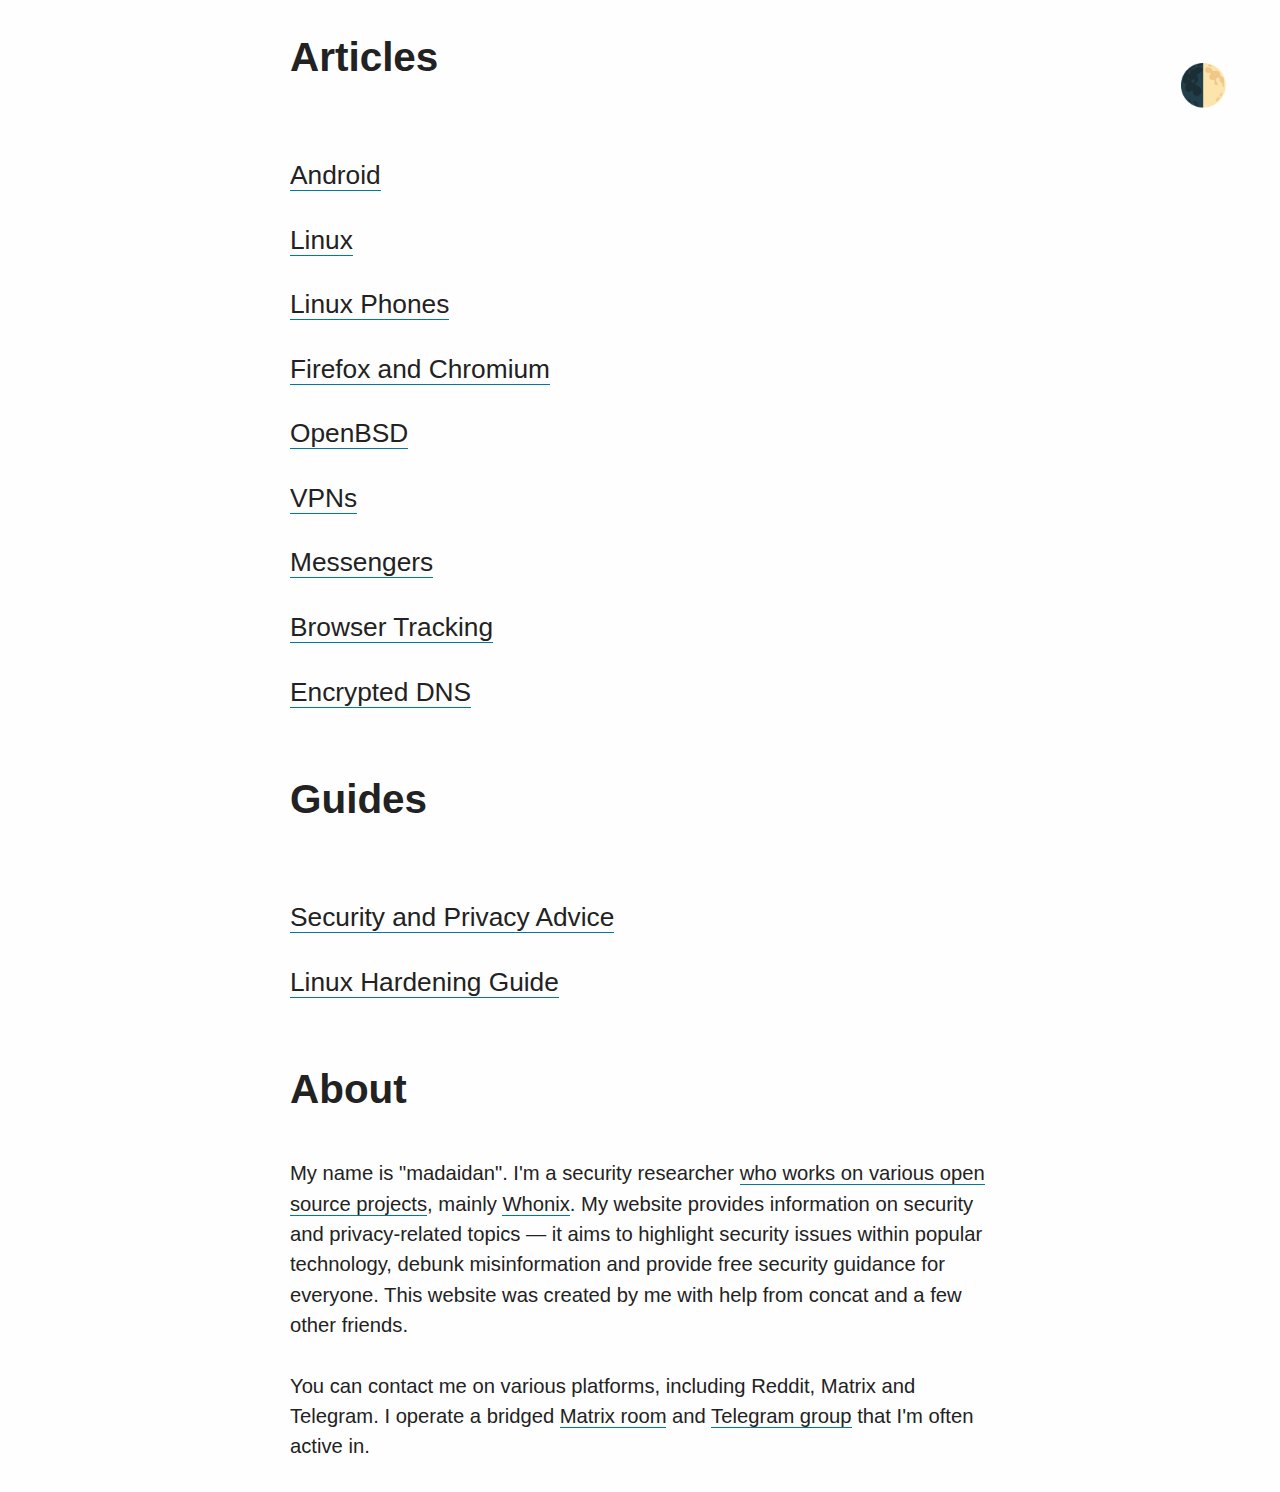
==== index.html @ be744e79 "Content-Security-Policy deployment" ====
<!DOCTYPE html>
<html lang=en>

<head>
  <meta charset="utf-8">
  <meta name="viewport" content="width=device-width, initial-scale=1.0">
  <meta http-equiv="Content-Security-Policy" content="default-src 'none'; style-src-elem 'self' 'sha256-Hni03aigbrenTNqGilzpCwgILZc/71KFD3f7cX5Mtig='; script-src-elem 'self' 'sha256-3GmX9ZJVSjVE14X8tyUcIeLH5lWDmOeR/CmPZrCi3HU='; form-action 'none'; upgrade-insecure-requests; block-all-mixed-content; base-uri 'none'">
  <link rel="stylesheet" type="text/css" href="styles.css">
  <title>Articles | Madaidan's Insecurities</title>
</head>

<body>
  <h1>Articles</h1>

  <ul id="home-list">
    <li class="link"><a href="android.html">Android</a></li>
    <li class="link"><a href="linux.html">Linux</a></li>
    <li class="link"><a href="linux-phones.html">Linux Phones</a></li>
    <li class="link"><a href="firefox-chromium.html">Firefox and Chromium</a></li>
    <li class="link"><a href="openbsd.html">OpenBSD</a></li>
    <li class="link"><a href="vpns.html">VPNs</a></li>
    <li class="link"><a href="messengers.html">Messengers</a></li>
    <li class="link"><a href="browser-tracking.html">Browser Tracking</a></li>
    <li class="link"><a href="encrypted-dns.html">Encrypted DNS</a></li>
  </ul>

  <h1>Guides</h1>

  <ul id="home-list">
    <li class="link"><a href="security-privacy-advice.html">Security and Privacy Advice</a></li>
    <li class="link"><a href="guides/linux-hardening.html">Linux Hardening Guide</a></li>
  </ul>

  <h1>About</h1>

  <p>
    My name is "madaidan". I'm a security researcher <a href="https://github.com/madaidan">who works on
    various open source projects</a>, mainly <a href="https://www.whonix.org/">Whonix</a>. My website
    provides information on security and privacy-related topics — it aims to highlight security issues
    within popular technology, debunk misinformation and provide free security guidance for everyone. This
    website was created by me with help from concat and a few other friends. <br>
    <br>
    You can contact me on various platforms, including Reddit, Matrix and Telegram. I operate a bridged <a
    href="https://riot.im/app/#/room/#spite:matrix.org">Matrix room</a> and <a href="https://t.me/spitetech">Telegram
    group</a> that I'm often active in. <br>
    <br>
  </p>

  <button onclick="setDarkMode()" class="dark-mode-toggle">🌓</button>
  <script type="text/javascript" src="toggle.js"></script>
</body>
</html>
---- styles.css ----
* {
    font-family: inherit;
    background-color: inherit;
    margin: 0;
    padding: 0;
    box-sizing: border-box;
}

html {
    font-size: calc(1em + 0.33vw);
}

body {
    font-family: Arial, Helvetica Neue, sans-serif;
    line-height: 1.5;
    background-color: #fefefe;
    color: #222;
    max-width: 700px;
    margin: auto;
}

ul {
    overflow: hidden;
    padding-left: 2em;
}

*+* {
    margin-top: 2.25rem;
}

br, li+li, body {
    margin-top: 0;
}

p+p {
    margin-top: 0.75rem;
}

a {
    text-decoration: none;
    border-bottom: 1px solid #007b9c;
    color: inherit;
    outline-offset: 2px;
}

h1, h2, h3, h4 {
    line-height: 1.125;
    max-width: 800px;
}

h2 a, h3 a, h4 a {
    border-bottom: 0;
}

h2 a:hover, h3 a:hover, h4 a:hover {
    border-bottom: 1px solid #007b9c;
}

h1 {
    font-size: 2rem;
    margin: 5% auto;
}

h2 {
    font-size: 1.66rem;
    margin: 5% auto;
}

h3 {
    font-size: 1.25rem;
}

pre {
    overflow-x: auto;
    padding: 1rem;
    border: 1px solid;
}

code {
    font-family: Consolas, Monaco, 'Andale Mono', 'Ubuntu Mono', monospace;
    font-size: 0.85em;
}

.quote {
    overflow-x: auto;
    padding: 1rem;
    border: 1px solid;
    font-style: italic;
}

.lilist {
    padding-bottom: 1em;
}

.link {
    font-size: 1.3rem;
    line-height: 1.125;
    max-width: 800px;
    margin: 5% auto;
}

.back {
    font-size: 1.25rem;
    border-radius: 0.33em;
    background: #111;
    color: #fefefe;
    padding: 0.75rem;
    border: 0;
}

.dark-mode>.dark-mode-toggle {
    color: white;
}

.dark-mode {
    background-color: #252627;
    color: #a9a9b3;
}

.dark-mode-toggle {
    border: none;
    padding: 15px 32px;
    text-align: center;
    text-decoration: none;
    display: inline-block;
    position: absolute;
    top: 0;
    right: 20px;
    outline: none;
    font-size: 2rem;
    background: transparent;
}

.p-final {
    padding-top: 2rem;
    padding-bottom: 5rem;
}

.date {
    margin-top: -1rem;
    margin-bottom: 2rem;
}

.headers {
    font-size: 25px;
}

.subheaders {
    margin-left: 10px;
    font-size: 18px;
}

.subheaders2 {
    margin-left: 26px;
    font-size: 16px;
}

@media screen and (max-width: 45em) {
    body {
        padding: 25px;
    }
    body a {
        hyphens: auto;
    }
    h1 {
        margin-left: 0;
        margin-top: 0;
        max-width: 75%;
    }
    code {
        word-break: break-all;
    }
    .dark-mode-toggle {
        margin-top: 5px;
    }
}

@media print {
    a {
        border: 0;
    }
    pre code {
        white-space: pre-wrap !important;
    }
}

#home-list {
    padding-left: 0;
}
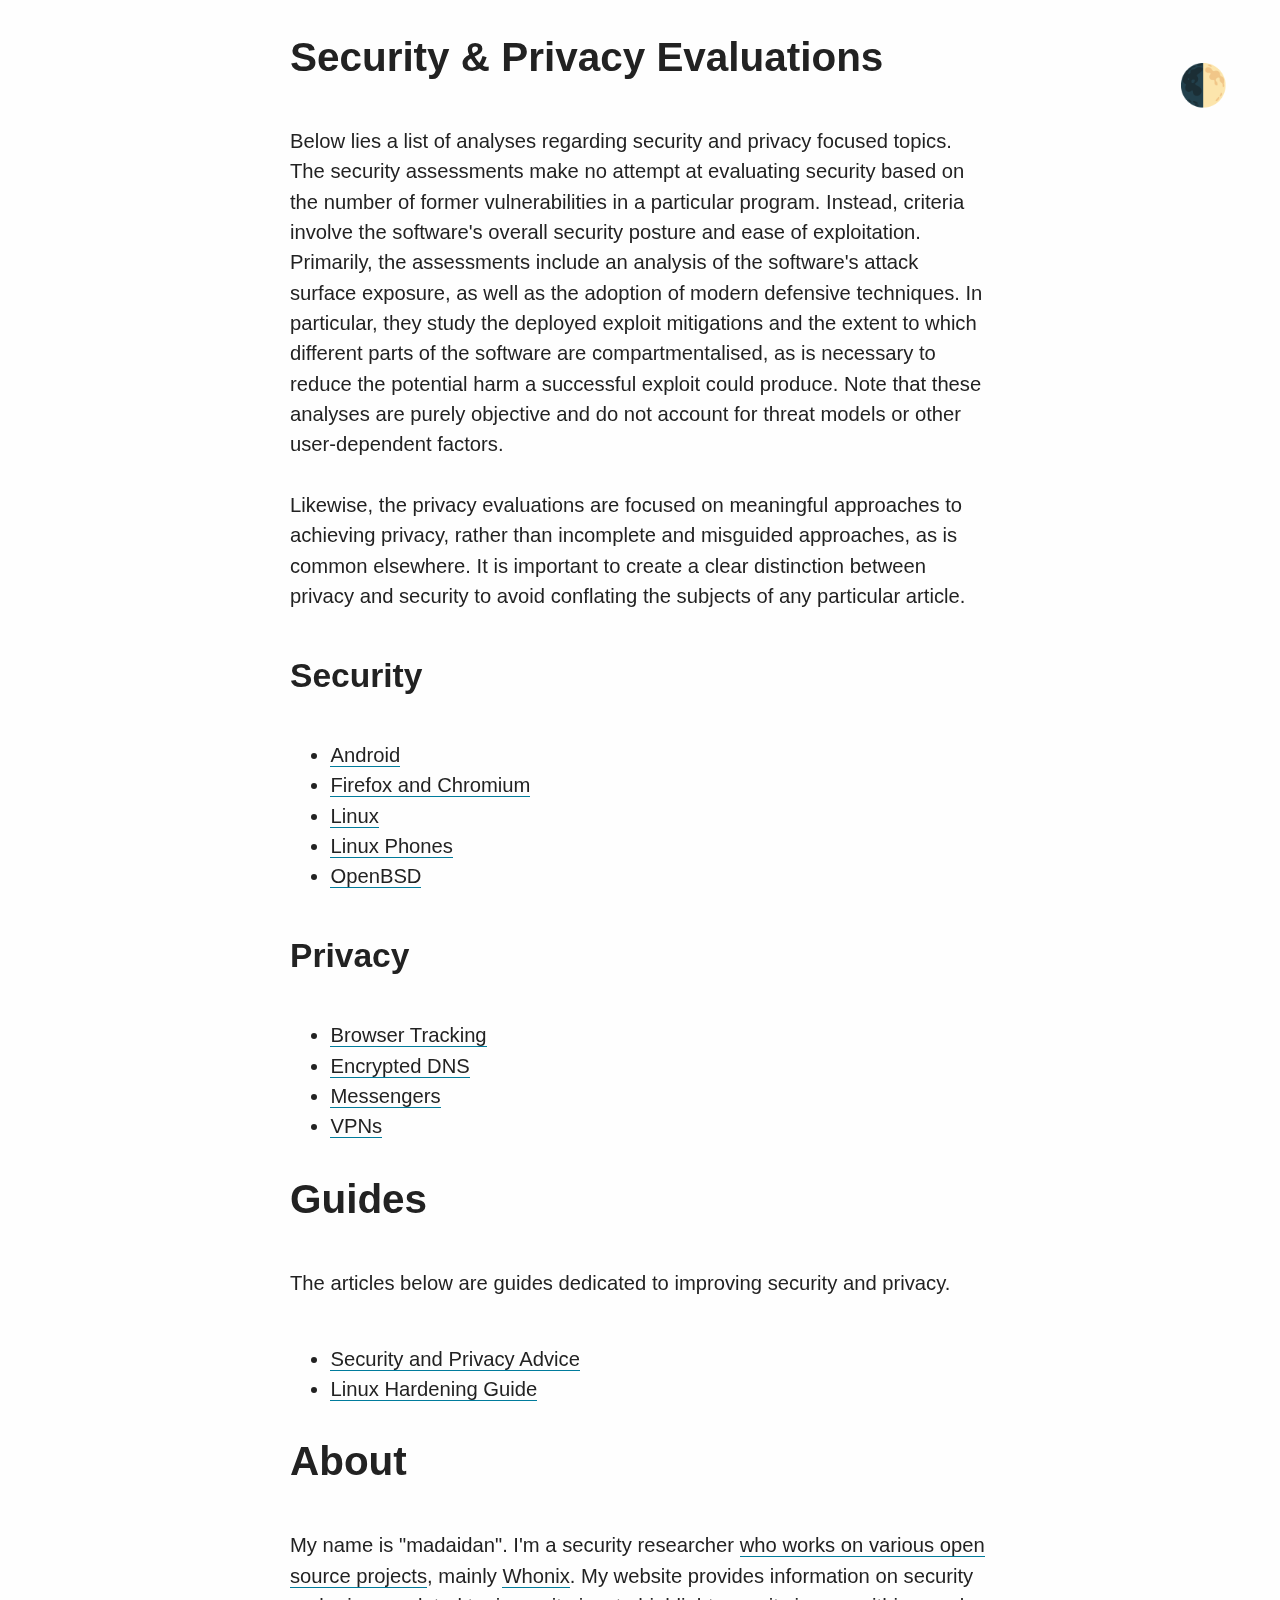
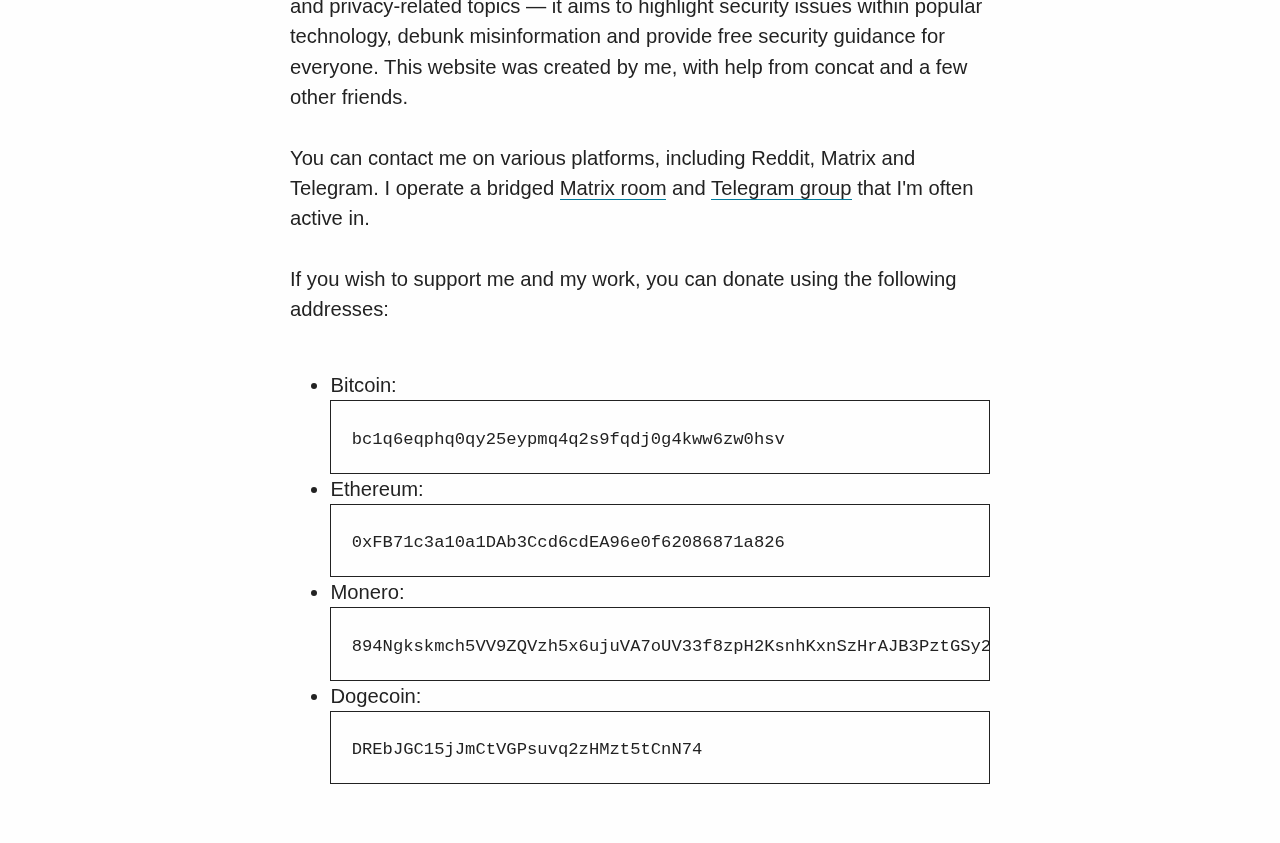
==== commit 8851bba3: "Firefox Content-Security-Policy fix" ====
--- a/index.html
+++ b/index.html
@@ -4,31 +4,63 @@
 <head>
   <meta charset="utf-8">
   <meta name="viewport" content="width=device-width, initial-scale=1.0">
-  <meta http-equiv="Content-Security-Policy" content="default-src 'none'; style-src-elem 'self' 'sha256-Hni03aigbrenTNqGilzpCwgILZc/71KFD3f7cX5Mtig='; script-src-elem 'self' 'sha256-3GmX9ZJVSjVE14X8tyUcIeLH5lWDmOeR/CmPZrCi3HU='; form-action 'none'; upgrade-insecure-requests; block-all-mixed-content; base-uri 'none'">
+  <meta http-equiv="Content-Type" content="text/html; charset=UTF-8">
+  <meta http-equiv="Content-Security-Policy" content="default-src 'none'; style-src 'self' 'sha256-BHF2wjYzuFl1eF3qjlsAq+xvWjfztG2awREfjczVAIQ='; script-src 'self' 'sha256-3GmX9ZJVSjVE14X8tyUcIeLH5lWDmOeR/CmPZrCi3HU='; form-action 'none'; upgrade-insecure-requests; block-all-mixed-content; base-uri 'none'">
+  <meta name="referrer" content="no-referrer">
   <link rel="stylesheet" type="text/css" href="styles.css">
   <title>Articles | Madaidan's Insecurities</title>
 </head>
 
 <body>
-  <h1>Articles</h1>
+  <h1>Security & Privacy Evaluations</h1>
 
-  <ul id="home-list">
-    <li class="link"><a href="android.html">Android</a></li>
-    <li class="link"><a href="linux.html">Linux</a></li>
-    <li class="link"><a href="linux-phones.html">Linux Phones</a></li>
-    <li class="link"><a href="firefox-chromium.html">Firefox and Chromium</a></li>
-    <li class="link"><a href="openbsd.html">OpenBSD</a></li>
-    <li class="link"><a href="vpns.html">VPNs</a></li>
-    <li class="link"><a href="messengers.html">Messengers</a></li>
-    <li class="link"><a href="browser-tracking.html">Browser Tracking</a></li>
-    <li class="link"><a href="encrypted-dns.html">Encrypted DNS</a></li>
-  </ul>
+  <p>
+     Below lies a list of analyses regarding security and privacy focused topics. The security assessments make no
+     attempt at evaluating security based on the number of former vulnerabilities in a particular program. Instead,
+     criteria involve the software's overall security posture and ease of exploitation. Primarily, the assessments
+     include an analysis of the software's attack surface exposure, as well as the adoption of modern defensive
+     techniques. In particular, they study the deployed exploit mitigations and the extent to which different parts
+     of the software are compartmentalised, as is necessary to reduce the potential harm a successful exploit
+     could produce. Note that these analyses are purely objective and do not account for threat models or other
+     user-dependent factors. <br>
+     <br>
+     Likewise, the privacy evaluations are focused on meaningful approaches to achieving privacy, rather than incomplete
+     and misguided approaches, as is common elsewhere. It is important to create a clear distinction between privacy and
+     security to avoid conflating the subjects of any particular article.
+  </p>
+
+  <div class="index-row">
+    <div class="index-column">
+      <h2>Security</h2>
+      <ul class="index-column-list">
+        <li><a href="android.html">Android</a></li>
+        <li><a href="firefox-chromium.html">Firefox and Chromium</a></li>
+        <li><a href="linux.html">Linux</a></li>
+        <li><a href="linux-phones.html">Linux Phones</a></li>
+        <li><a href="openbsd.html">OpenBSD</a></li>
+      </ul>
+    </div>
+
+    <div class="index-column" id="right-index-column">
+      <h2>Privacy</h2>
+      <ul class="index-column-list">
+        <li><a href="browser-tracking.html">Browser Tracking</a></li>
+        <li><a href="encrypted-dns.html">Encrypted DNS</a></li>
+        <li><a href="messengers.html">Messengers</a></li>
+        <li><a href="vpns.html">VPNs</a></li>
+      </ul>
+    </div>
+  </div>
 
   <h1>Guides</h1>
 
-  <ul id="home-list">
-    <li class="link"><a href="security-privacy-advice.html">Security and Privacy Advice</a></li>
-    <li class="link"><a href="guides/linux-hardening.html">Linux Hardening Guide</a></li>
+  <p>
+    The articles below are guides dedicated to improving security and privacy.
+  </p>
+
+  <ul class="index-row">
+    <li><a href="security-privacy-advice.html">Security and Privacy Advice</a></li>
+    <li><a href="guides/linux-hardening.html">Linux Hardening Guide</a></li>
   </ul>
 
   <h1>About</h1>
@@ -38,13 +70,23 @@
     various open source projects</a>, mainly <a href="https://www.whonix.org/">Whonix</a>. My website
     provides information on security and privacy-related topics — it aims to highlight security issues
     within popular technology, debunk misinformation and provide free security guidance for everyone. This
-    website was created by me with help from concat and a few other friends. <br>
+    website was created by me, with help from concat and a few other friends. <br>
     <br>
     You can contact me on various platforms, including Reddit, Matrix and Telegram. I operate a bridged <a
-    href="https://riot.im/app/#/room/#spite:matrix.org">Matrix room</a> and <a href="https://t.me/spitetech">Telegram
+    href="https://matrix.to/#/%23general:spitetech.com">Matrix room</a> and <a href="https://t.me/spitetech">Telegram
     group</a> that I'm often active in. <br>
     <br>
+    If you wish to support me and my work, you can donate using the following addresses:
   </p>
+
+  <ul>
+    <li>Bitcoin: <pre><code>bc1q6eqphq0qy25eypmq4q2s9fqdj0g4kww6zw0hsv</code></pre></li>
+    <li>Ethereum: <pre><code>0xFB71c3a10a1DAb3Ccd6cdEA96e0f62086871a826</code></pre></li>
+    <li>Monero: <pre><code>894Ngkskmch5VV9ZQVzh5x6ujuVA7oUV33f8zpH2KsnhKxnSzHrAJB3PztGSy2MQQx1GwCjf94TLp5C8HfYJRWjQD9yEdx3</code></pre></li>
+    <li>Dogecoin: <pre><code>DREbJGC15jJmCtVGPsuvq2zHMzt5tCnN74</code></pre></li>
+  </ul>
+
+  <br><br>
 
   <button onclick="setDarkMode()" class="dark-mode-toggle">🌓</button>
   <script type="text/javascript" src="toggle.js"></script>
